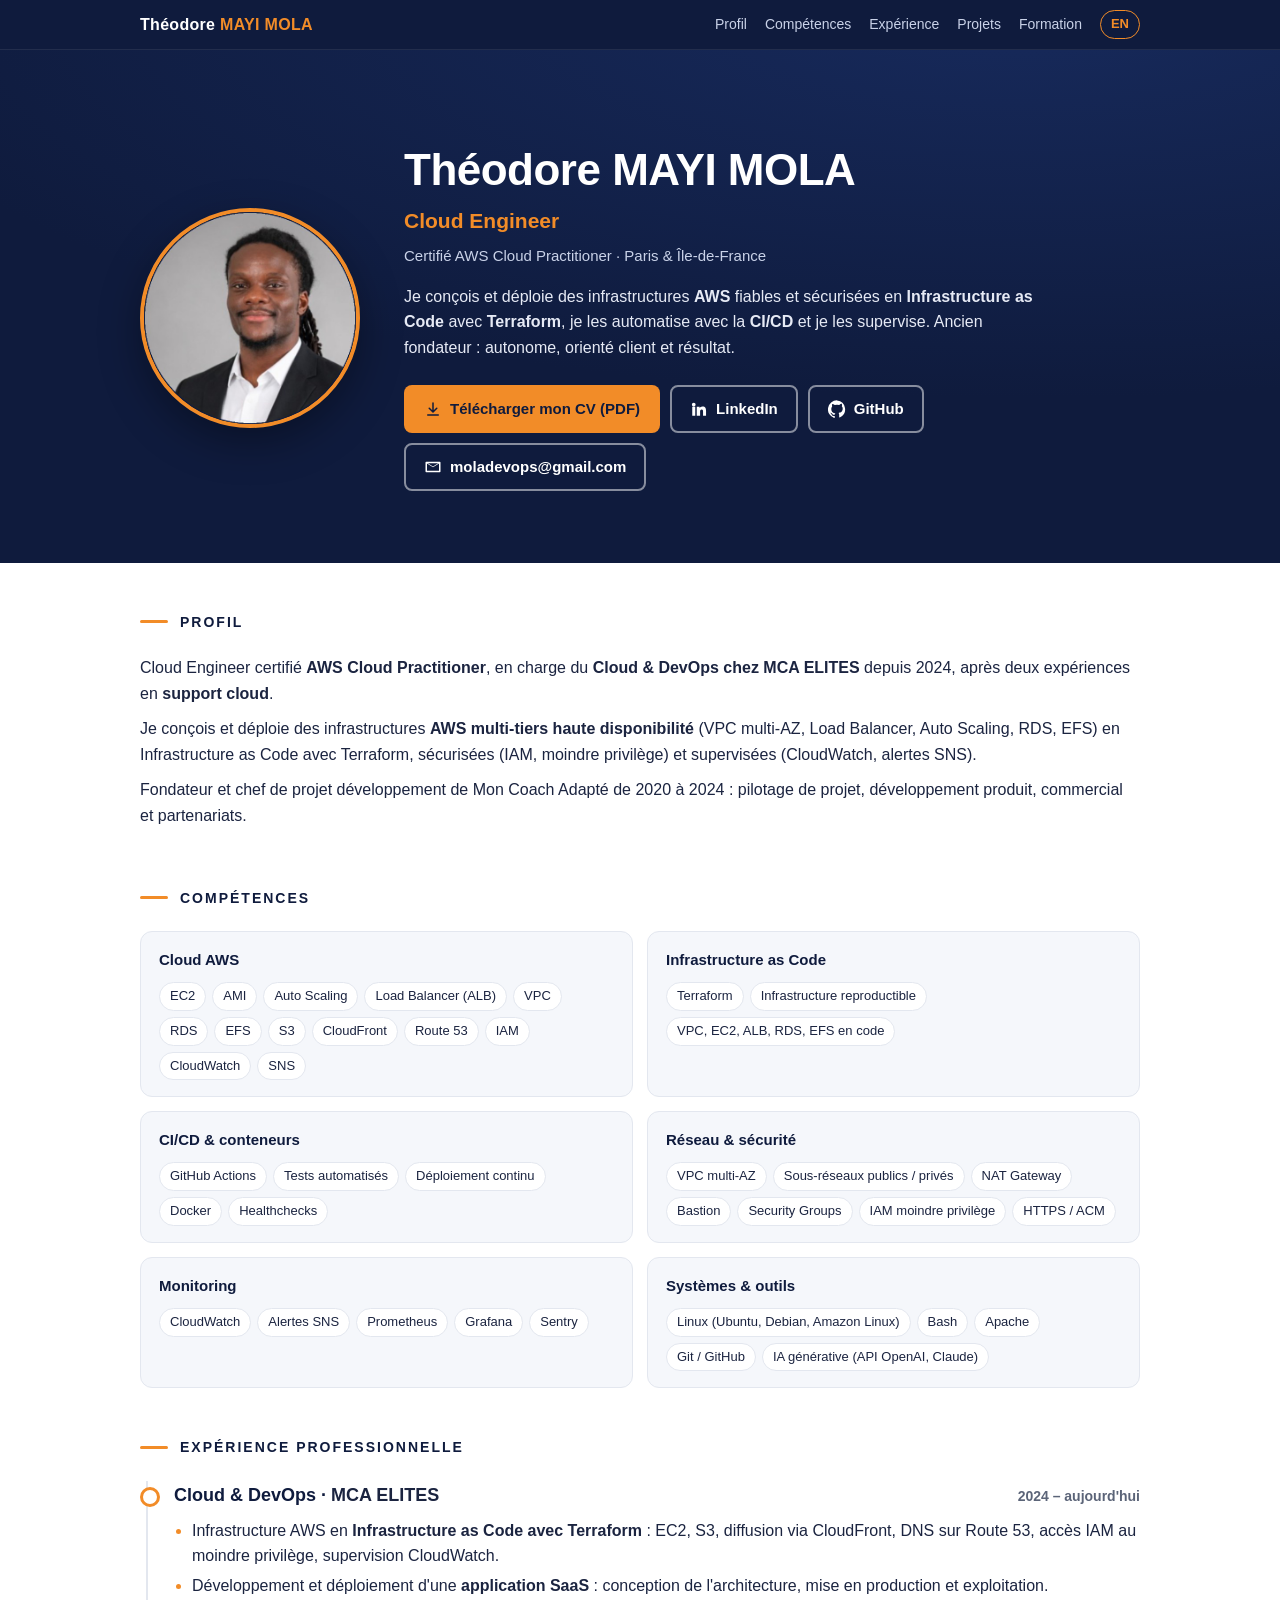
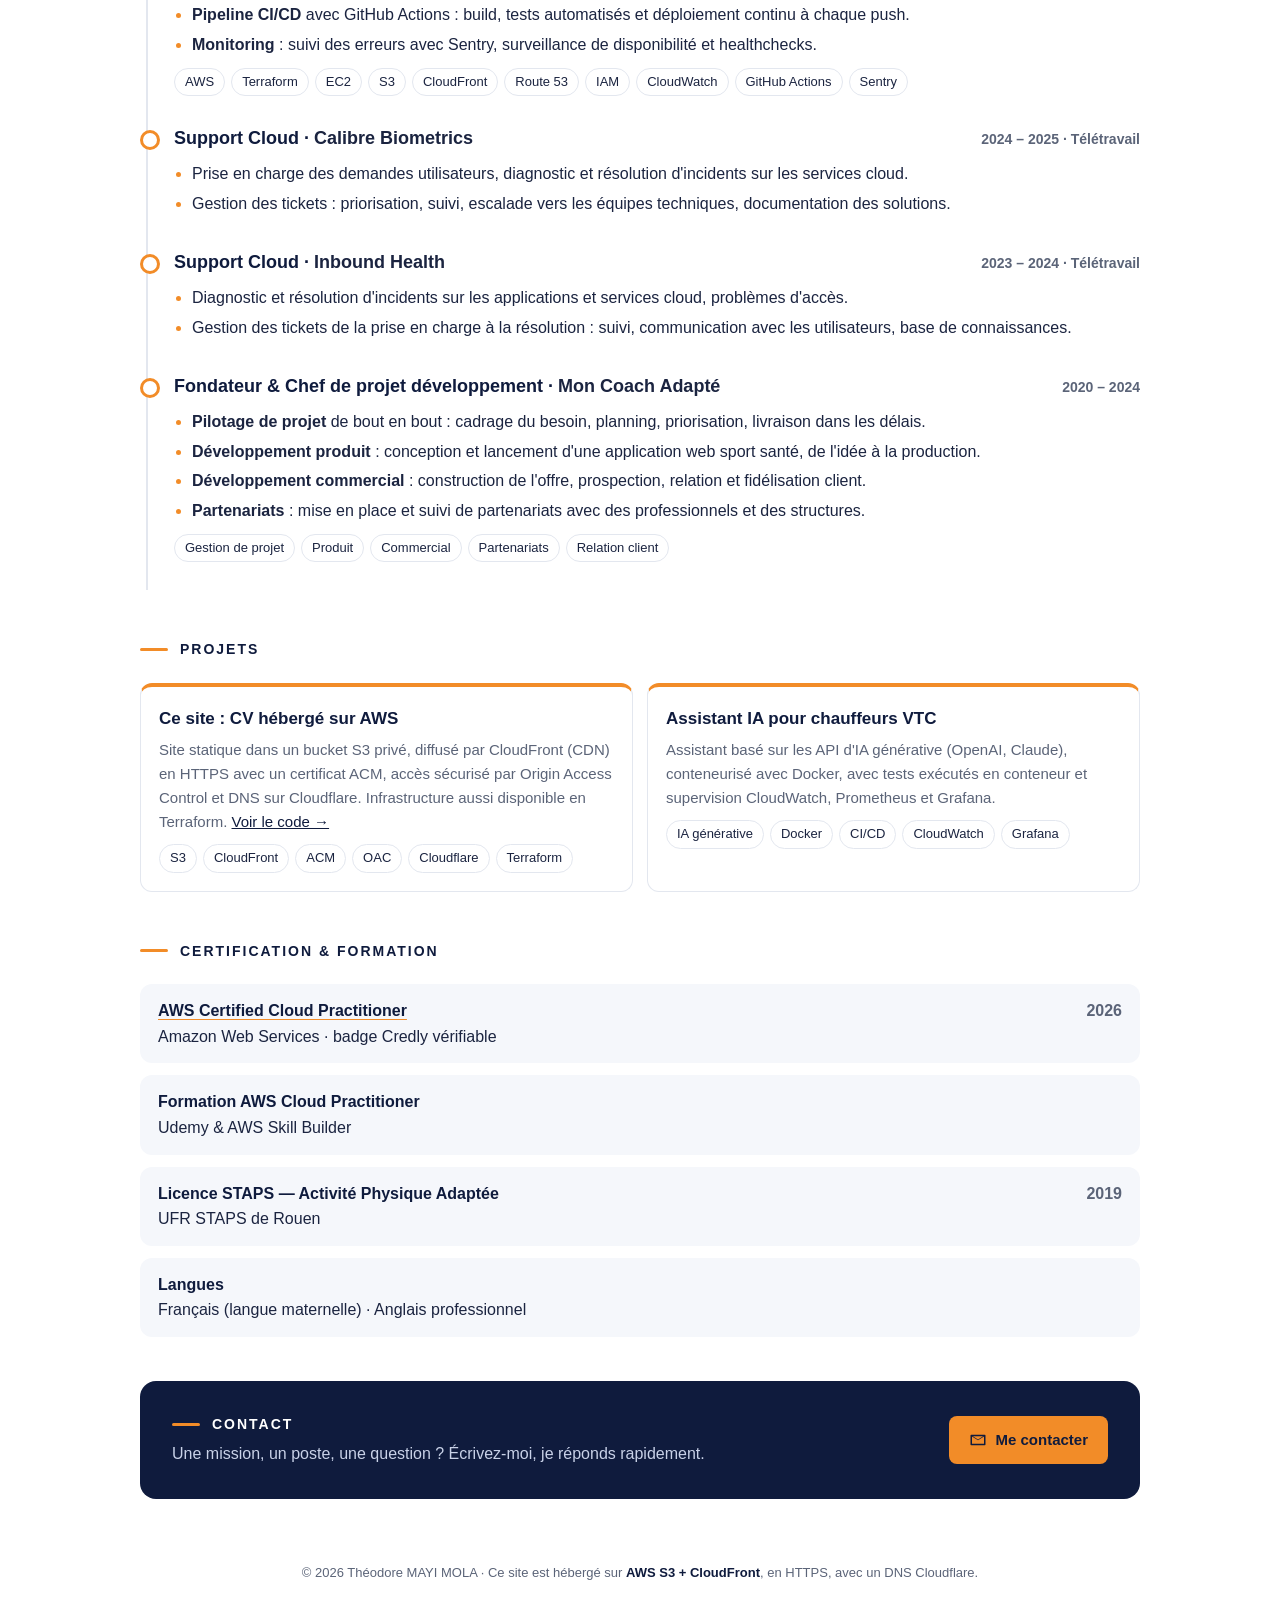
==== site/index.html @ 0e4970fb "Online resume site with CI/CD to S3 + CloudFront - site/: French and English resume pages, assets, P" ====
<!doctype html>
<html lang="fr">
<head>
  <meta charset="utf-8">
  <meta name="viewport" content="width=device-width, initial-scale=1">
  <title>Théodore MAYI MOLA — Cloud Engineer AWS | CV</title>
  <meta name="description" content="CV en ligne de Théodore MAYI MOLA, Cloud Engineer certifié AWS Cloud Practitioner : AWS, Terraform, CI/CD, Linux, Docker. Cloud & DevOps chez MCA ELITES.">
  <meta name="author" content="Théodore MAYI MOLA">
  <link rel="canonical" href="https://www.theodoremayi.com/">
  <link rel="alternate" hreflang="fr" href="https://www.theodoremayi.com/">
  <link rel="alternate" hreflang="en" href="https://www.theodoremayi.com/en.html">
  <link rel="alternate" hreflang="x-default" href="https://www.theodoremayi.com/">
  <meta property="og:type" content="profile">
  <meta property="og:title" content="Théodore MAYI MOLA — Cloud Engineer AWS | CV">
  <meta property="og:description" content="CV en ligne de Théodore MAYI MOLA, Cloud Engineer certifié AWS Cloud Practitioner : AWS, Terraform, CI/CD, Linux, Docker. Cloud & DevOps chez MCA ELITES.">
  <meta property="og:url" content="https://www.theodoremayi.com/">
  <meta property="og:image" content="https://www.theodoremayi.com/assets/theodore-mayi-mola.jpg">
  <meta property="og:locale" content="fr_FR">
  <meta name="twitter:card" content="summary">
  <meta name="theme-color" content="#0f1b3d">
  <link rel="icon" href="assets/favicon.svg" type="image/svg+xml">
  <link rel="stylesheet" href="assets/style.css">
  <script type="application/ld+json">{"@context": "https://schema.org", "@type": "Person", "name": "Théodore MAYI MOLA", "jobTitle": "Cloud Engineer", "url": "https://www.theodoremayi.com/", "image": "https://www.theodoremayi.com/assets/theodore-mayi-mola.jpg", "email": "mailto:moladevops@gmail.com", "sameAs": ["https://www.linkedin.com/in/mola-mayi-a34438158/", "https://github.com/moladevops", "https://www.credly.com/badges/a0e12d06-cac2-4965-a12f-971044d0e08e/public_url"], "worksFor": {"@type": "Organization", "name": "MCA ELITES"}, "knowsAbout": ["Amazon Web Services", "Terraform", "Infrastructure as Code", "CI/CD", "Linux", "Docker", "CloudFront", "Cloud Engineering"], "hasCredential": {"@type": "EducationalOccupationalCredential", "name": "AWS Certified Cloud Practitioner", "url": "https://www.credly.com/badges/a0e12d06-cac2-4965-a12f-971044d0e08e/public_url"}, "address": {"@type": "PostalAddress", "addressLocality": "Paris", "addressCountry": "FR"}}</script>
</head>
<body>
  <header class="topbar">
    <div class="inner">
      <a class="brand" href="index.html">Théodore <span>MAYI MOLA</span></a>
      <nav class="nav" aria-label="Navigation"><a class="hide-mobile" href="#profil">Profil</a><a class="hide-mobile" href="#competences">Compétences</a><a class="hide-mobile" href="#experience">Expérience</a><a class="hide-mobile" href="#projets">Projets</a><a class="hide-mobile" href="#formation">Formation</a><a class="lang" href="en.html" hreflang="en" lang="en">EN</a></nav>
    </div>
  </header>

  <section class="hero" aria-label="Théodore MAYI MOLA">
    <div class="inner">
      <img class="photo" src="assets/theodore-mayi-mola.jpg" width="220" height="220" alt="Théodore MAYI MOLA">
      <div>
        <h1>Théodore MAYI MOLA</h1>
        <p class="role">Cloud Engineer</p>
        <p class="cert">Certifié AWS Cloud Practitioner · Paris & Île-de-France</p>
        <p class="pitch">Je conçois et déploie des infrastructures <strong>AWS</strong> fiables et sécurisées en <strong>Infrastructure as Code</strong> avec <strong>Terraform</strong>, je les automatise avec la <strong>CI/CD</strong> et je les supervise. Ancien fondateur : autonome, orienté client et résultat.</p>
        <div class="actions">
          <a class="btn btn-primary" href="cv/Theodore-MAYI-MOLA-Cloud-Engineer-FR.pdf" download><svg viewBox="0 0 24 24" aria-hidden="true"><path d="M12 3a1 1 0 0 1 1 1v9.59l3.3-3.3a1 1 0 1 1 1.4 1.42l-5 5a1 1 0 0 1-1.4 0l-5-5a1 1 0 1 1 1.4-1.42l3.3 3.3V4a1 1 0 0 1 1-1zM5 19h14a1 1 0 1 1 0 2H5a1 1 0 1 1 0-2z"/></svg>Télécharger mon CV (PDF)</a>
          <a class="btn btn-ghost" href="https://www.linkedin.com/in/mola-mayi-a34438158/" rel="noopener"><svg viewBox="0 0 24 24" aria-hidden="true"><path d="M4.98 3.5a2.5 2.5 0 1 1 0 5 2.5 2.5 0 0 1 0-5zM3 9h4v12H3zM9 9h3.8v1.7h.05c.53-1 1.83-2.05 3.77-2.05 4.03 0 4.78 2.65 4.78 6.1V21h-4v-5.5c0-1.3-.02-3-1.83-3-1.83 0-2.11 1.43-2.11 2.9V21H9z"/></svg>LinkedIn</a>
          <a class="btn btn-ghost" href="https://github.com/moladevops" rel="noopener"><svg viewBox="0 0 24 24" aria-hidden="true"><path d="M12 .5a12 12 0 0 0-3.8 23.4c.6.1.8-.3.8-.6v-2.1c-3.3.7-4-1.6-4-1.6-.6-1.4-1.4-1.8-1.4-1.8-1.1-.7.1-.7.1-.7 1.2.1 1.9 1.3 1.9 1.3 1.1 1.8 2.8 1.3 3.5 1 .1-.8.4-1.3.8-1.6-2.7-.3-5.5-1.3-5.5-6 0-1.3.5-2.4 1.2-3.2-.1-.3-.5-1.5.1-3.2 0 0 1-.3 3.3 1.2a11.5 11.5 0 0 1 6 0C17.3 4.7 18.3 5 18.3 5c.7 1.7.3 2.9.1 3.2.8.8 1.2 1.9 1.2 3.2 0 4.6-2.8 5.6-5.5 5.9.4.4.8 1.1.8 2.2v3.3c0 .3.2.7.8.6A12 12 0 0 0 12 .5z"/></svg>GitHub</a>
          <a class="btn btn-ghost" href="mailto:moladevops@gmail.com"><svg viewBox="0 0 24 24" aria-hidden="true"><path d="M3 5h18a1 1 0 0 1 1 1v12a1 1 0 0 1-1 1H3a1 1 0 0 1-1-1V6a1 1 0 0 1 1-1zm9 7.2L4 7.3V17h16V7.3l-8 4.9zM5.1 7 12 11.2 18.9 7z"/></svg>moladevops@gmail.com</a>
        </div>
      </div>
    </div>
  </section>

  <main>
    <section id="profil"><h2>Profil</h2><p style="margin-bottom:10px">Cloud Engineer certifié <strong>AWS Cloud Practitioner</strong>, en charge du <strong>Cloud & DevOps chez MCA ELITES</strong> depuis 2024, après deux expériences en <strong>support cloud</strong>.</p><p style="margin-bottom:10px">Je conçois et déploie des infrastructures <strong>AWS multi-tiers haute disponibilité</strong> (VPC multi-AZ, Load Balancer, Auto Scaling, RDS, EFS) en Infrastructure as Code avec Terraform, sécurisées (IAM, moindre privilège) et supervisées (CloudWatch, alertes SNS).</p><p style="margin-bottom:10px">Fondateur et chef de projet développement de Mon Coach Adapté de 2020 à 2024 : pilotage de projet, développement produit, commercial et partenariats.</p></section>
    <section id="competences"><h2>Compétences</h2><div class="skills"><div class="skill-card"><h3>Cloud AWS</h3><div class="tags"><span class="tag">EC2</span><span class="tag">AMI</span><span class="tag">Auto Scaling</span><span class="tag">Load Balancer (ALB)</span><span class="tag">VPC</span><span class="tag">RDS</span><span class="tag">EFS</span><span class="tag">S3</span><span class="tag">CloudFront</span><span class="tag">Route 53</span><span class="tag">IAM</span><span class="tag">CloudWatch</span><span class="tag">SNS</span></div></div><div class="skill-card"><h3>Infrastructure as Code</h3><div class="tags"><span class="tag">Terraform</span><span class="tag">Infrastructure reproductible</span><span class="tag">VPC, EC2, ALB, RDS, EFS en code</span></div></div><div class="skill-card"><h3>CI/CD & conteneurs</h3><div class="tags"><span class="tag">GitHub Actions</span><span class="tag">Tests automatisés</span><span class="tag">Déploiement continu</span><span class="tag">Docker</span><span class="tag">Healthchecks</span></div></div><div class="skill-card"><h3>Réseau & sécurité</h3><div class="tags"><span class="tag">VPC multi-AZ</span><span class="tag">Sous-réseaux publics / privés</span><span class="tag">NAT Gateway</span><span class="tag">Bastion</span><span class="tag">Security Groups</span><span class="tag">IAM moindre privilège</span><span class="tag">HTTPS / ACM</span></div></div><div class="skill-card"><h3>Monitoring</h3><div class="tags"><span class="tag">CloudWatch</span><span class="tag">Alertes SNS</span><span class="tag">Prometheus</span><span class="tag">Grafana</span><span class="tag">Sentry</span></div></div><div class="skill-card"><h3>Systèmes & outils</h3><div class="tags"><span class="tag">Linux (Ubuntu, Debian, Amazon Linux)</span><span class="tag">Bash</span><span class="tag">Apache</span><span class="tag">Git / GitHub</span><span class="tag">IA générative (API OpenAI, Claude)</span></div></div></div></section>
    <section id="experience"><h2>Expérience professionnelle</h2><div class="timeline"><article class="job"><div class="job-head"><h3>Cloud & DevOps · <span class="org">MCA ELITES</span></h3><span class="when">2024 – aujourd'hui</span></div><ul><li>Infrastructure AWS en <strong>Infrastructure as Code avec Terraform</strong> : EC2, S3, diffusion via CloudFront, DNS sur Route 53, accès IAM au moindre privilège, supervision CloudWatch.</li><li>Développement et déploiement d'une <strong>application SaaS</strong> : conception de l'architecture, mise en production et exploitation.</li><li><strong>Pipeline CI/CD</strong> avec GitHub Actions : build, tests automatisés et déploiement continu à chaque push.</li><li><strong>Monitoring</strong> : suivi des erreurs avec Sentry, surveillance de disponibilité et healthchecks.</li></ul><div class="stack"><div class="tags"><span class="tag">AWS</span><span class="tag">Terraform</span><span class="tag">EC2</span><span class="tag">S3</span><span class="tag">CloudFront</span><span class="tag">Route 53</span><span class="tag">IAM</span><span class="tag">CloudWatch</span><span class="tag">GitHub Actions</span><span class="tag">Sentry</span></div></div></article><article class="job"><div class="job-head"><h3>Support Cloud · <span class="org">Calibre Biometrics</span></h3><span class="when">2024 – 2025 · Télétravail</span></div><ul><li>Prise en charge des demandes utilisateurs, diagnostic et résolution d'incidents sur les services cloud.</li><li>Gestion des tickets : priorisation, suivi, escalade vers les équipes techniques, documentation des solutions.</li></ul></article><article class="job"><div class="job-head"><h3>Support Cloud · <span class="org">Inbound Health</span></h3><span class="when">2023 – 2024 · Télétravail</span></div><ul><li>Diagnostic et résolution d'incidents sur les applications et services cloud, problèmes d'accès.</li><li>Gestion des tickets de la prise en charge à la résolution : suivi, communication avec les utilisateurs, base de connaissances.</li></ul></article><article class="job"><div class="job-head"><h3>Fondateur & Chef de projet développement · <span class="org">Mon Coach Adapté</span></h3><span class="when">2020 – 2024</span></div><ul><li><strong>Pilotage de projet</strong> de bout en bout : cadrage du besoin, planning, priorisation, livraison dans les délais.</li><li><strong>Développement produit</strong> : conception et lancement d'une application web sport santé, de l'idée à la production.</li><li><strong>Développement commercial</strong> : construction de l'offre, prospection, relation et fidélisation client.</li><li><strong>Partenariats</strong> : mise en place et suivi de partenariats avec des professionnels et des structures.</li></ul><div class="stack"><div class="tags"><span class="tag">Gestion de projet</span><span class="tag">Produit</span><span class="tag">Commercial</span><span class="tag">Partenariats</span><span class="tag">Relation client</span></div></div></article></div></section>
    <section id="projets"><h2>Projets</h2><div class="projects"><article class="project"><h3>Ce site : CV hébergé sur AWS</h3><p>Site statique dans un bucket S3 privé, diffusé par CloudFront (CDN) en HTTPS avec un certificat ACM, accès sécurisé par Origin Access Control et DNS sur Cloudflare. Infrastructure aussi disponible en Terraform. <a href="https://github.com/moladevops/my-portfolio" rel="noopener">Voir le code →</a></p><div class="stack"><div class="tags"><span class="tag">S3</span><span class="tag">CloudFront</span><span class="tag">ACM</span><span class="tag">OAC</span><span class="tag">Cloudflare</span><span class="tag">Terraform</span></div></div></article><article class="project"><h3>Assistant IA pour chauffeurs VTC</h3><p>Assistant basé sur les API d'IA générative (OpenAI, Claude), conteneurisé avec Docker, avec tests exécutés en conteneur et supervision CloudWatch, Prometheus et Grafana.</p><div class="stack"><div class="tags"><span class="tag">IA générative</span><span class="tag">Docker</span><span class="tag">CI/CD</span><span class="tag">CloudWatch</span><span class="tag">Grafana</span></div></div></article></div></section>
    <section id="formation"><h2>Certification & formation</h2><div class="edu"><div class="edu-item"><div><a class="badge-link" href="https://www.credly.com/badges/a0e12d06-cac2-4965-a12f-971044d0e08e/public_url" rel="noopener">AWS Certified Cloud Practitioner</a><br><span>Amazon Web Services · badge Credly vérifiable</span></div><span class="when">2026</span></div><div class="edu-item"><div><strong>Formation AWS Cloud Practitioner</strong><br><span>Udemy & AWS Skill Builder</span></div><span class="when"></span></div><div class="edu-item"><div><strong>Licence STAPS — Activité Physique Adaptée</strong><br><span>UFR STAPS de Rouen</span></div><span class="when">2019</span></div><div class="edu-item"><div><strong>Langues</strong><br><span>Français (langue maternelle) · Anglais professionnel</span></div></div></div></section>

    <section class="contact" id="contact">
      <div><h2>Contact</h2><p>Une mission, un poste, une question ? Écrivez-moi, je réponds rapidement.</p></div>
      <a class="btn btn-primary" href="mailto:moladevops@gmail.com"><svg viewBox="0 0 24 24" aria-hidden="true"><path d="M3 5h18a1 1 0 0 1 1 1v12a1 1 0 0 1-1 1H3a1 1 0 0 1-1-1V6a1 1 0 0 1 1-1zm9 7.2L4 7.3V17h16V7.3l-8 4.9zM5.1 7 12 11.2 18.9 7z"/></svg>Me contacter</a>
    </section>
  </main>

  <footer>© 2026 Théodore MAYI MOLA · Ce site est hébergé sur <strong>AWS S3 + CloudFront</strong>, en HTTPS, avec un DNS Cloudflare.</footer>
</body>
</html>
---- site/assets/style.css ----
:root {
  --navy: #0f1b3d;
  --navy-2: #172a5c;
  --white: #ffffff;
  --orange: #f28c28;
  --ink: #1b2440;
  --muted: #5b6478;
  --line: #e3e7ef;
  --soft: #f5f7fb;
}

* { box-sizing: border-box; margin: 0; padding: 0; }
html { scroll-behavior: smooth; }
body {
  font-family: -apple-system, BlinkMacSystemFont, "Segoe UI", Roboto, "Helvetica Neue", Arial, sans-serif;
  color: var(--ink);
  background: var(--white);
  line-height: 1.6;
  font-size: 16px;
}
a { color: var(--navy); }
a:focus-visible, button:focus-visible { outline: 3px solid var(--orange); outline-offset: 2px; }

/* ---------- Top bar ---------- */
.topbar {
  position: sticky; top: 0; z-index: 10;
  background: var(--navy);
  border-bottom: 1px solid rgba(255,255,255,.08);
}
.topbar .inner {
  max-width: 1040px; margin: 0 auto; padding: 10px 20px;
  display: flex; align-items: center; justify-content: space-between; gap: 16px;
}
.brand { color: var(--white); font-weight: 700; text-decoration: none; letter-spacing: .3px; }
.brand span { color: var(--orange); }
.nav { display: flex; gap: 18px; align-items: center; }
.nav a { color: #c9d2e8; text-decoration: none; font-size: 14px; }
.nav a:hover { color: var(--white); }
.lang {
  border: 1px solid var(--orange); color: var(--orange) !important;
  padding: 3px 10px; border-radius: 999px; font-weight: 700; font-size: 13px !important;
}
.lang:hover { background: var(--orange); color: var(--navy) !important; }

/* ---------- Hero ---------- */
.hero {
  background: radial-gradient(1200px 400px at 80% -10%, var(--navy-2), var(--navy));
  color: var(--white);
}
.hero .inner {
  max-width: 1040px; margin: 0 auto; padding: 56px 20px 64px;
  display: grid; grid-template-columns: 220px 1fr; gap: 44px; align-items: center;
}
.photo {
  width: 220px; height: 220px; border-radius: 50%; object-fit: cover;
  border: 4px solid var(--orange);
  box-shadow: 0 14px 40px rgba(0,0,0,.35);
}
.hero h1 { font-size: 44px; line-height: 1.1; letter-spacing: -.5px; }
.hero .role { margin-top: 10px; font-size: 21px; font-weight: 600; color: var(--orange); }
.hero .cert { margin-top: 6px; color: #c9d2e8; font-size: 15px; }
.hero .pitch { margin-top: 16px; max-width: 640px; color: #e6eaf5; }
.actions { margin-top: 24px; display: flex; flex-wrap: wrap; gap: 10px; }
.btn {
  display: inline-flex; align-items: center; gap: 8px;
  padding: 10px 18px; border-radius: 8px; font-weight: 700; font-size: 15px;
  text-decoration: none; border: 2px solid transparent; transition: transform .15s ease;
}
.btn:hover { transform: translateY(-1px); }
.btn-primary { background: var(--orange); color: var(--navy); }
.btn-ghost { border-color: rgba(255,255,255,.5); color: var(--white); }
.btn-ghost:hover { border-color: var(--white); }
.btn svg { width: 18px; height: 18px; fill: currentColor; }

/* ---------- Sections ---------- */
main { max-width: 1040px; margin: 0 auto; padding: 8px 20px 40px; }
section { padding: 40px 0 8px; }
h2 {
  font-size: 14px; letter-spacing: 2px; text-transform: uppercase; color: var(--navy);
  display: flex; align-items: center; gap: 12px; margin-bottom: 22px;
}
h2::before { content: ""; width: 28px; height: 3px; background: var(--orange); border-radius: 2px; }

.skills { display: grid; grid-template-columns: repeat(2, 1fr); gap: 14px; }
.skill-card { background: var(--soft); border: 1px solid var(--line); border-radius: 12px; padding: 16px 18px; }
.skill-card h3 { font-size: 15px; color: var(--navy); margin-bottom: 10px; }
.tags { display: flex; flex-wrap: wrap; gap: 6px; }
.tag {
  font-size: 13px; padding: 3px 10px; border-radius: 999px;
  background: var(--white); border: 1px solid var(--line); color: var(--ink);
}

.timeline { border-left: 2px solid var(--line); margin-left: 6px; }
.job { position: relative; padding: 0 0 28px 26px; }
.job::before {
  content: ""; position: absolute; left: -8px; top: 6px;
  width: 14px; height: 14px; border-radius: 50%; background: var(--white); border: 3px solid var(--orange);
}
.job-head { display: flex; flex-wrap: wrap; justify-content: space-between; gap: 4px 16px; align-items: baseline; }
.job h3 { font-size: 18px; color: var(--navy); }
.job .org { color: var(--ink); font-weight: 600; }
.job .when { font-size: 14px; color: var(--muted); font-weight: 600; white-space: nowrap; }
.job ul { margin: 8px 0 0 18px; }
.job li { margin: 4px 0; }
.job li::marker { color: var(--orange); }
.stack { margin-top: 10px; }

.projects { display: grid; grid-template-columns: repeat(2, 1fr); gap: 14px; }
.project { border: 1px solid var(--line); border-top: 4px solid var(--orange); border-radius: 12px; padding: 18px; }
.project h3 { font-size: 17px; color: var(--navy); margin-bottom: 6px; }
.project p { color: var(--muted); font-size: 15px; }

.edu { display: grid; gap: 12px; }
.edu-item { display: flex; justify-content: space-between; gap: 16px; padding: 14px 18px; background: var(--soft); border-radius: 12px; }
.edu-item strong { color: var(--navy); }
.edu-item .when { color: var(--muted); font-weight: 600; white-space: nowrap; }
.badge-link { font-weight: 700; color: var(--navy); text-decoration-color: var(--orange); text-underline-offset: 3px; }

.contact {
  margin-top: 36px; background: var(--navy); color: var(--white); border-radius: 16px;
  padding: 32px; display: flex; flex-wrap: wrap; justify-content: space-between; align-items: center; gap: 20px;
}
.contact h2 { color: var(--white); margin-bottom: 6px; }
.contact p { color: #c9d2e8; }

footer { text-align: center; color: var(--muted); font-size: 13px; padding: 24px 20px 36px; }
footer strong { color: var(--navy); }

/* ---------- Mobile ---------- */
@media (max-width: 760px) {
  .nav .hide-mobile { display: none; }
  .hero .inner { grid-template-columns: 1fr; text-align: center; padding: 36px 16px 44px; gap: 22px; }
  .photo { width: 160px; height: 160px; margin: 0 auto; }
  .hero h1 { font-size: 32px; }
  .hero .pitch { margin-left: auto; margin-right: auto; }
  .actions { justify-content: center; }
  main { padding: 0 16px 32px; }
  .skills, .projects { grid-template-columns: 1fr; }
  .edu-item { flex-direction: column; gap: 2px; }
  .contact { padding: 24px; }
}

@media print {
  .topbar, .actions, .contact .btn { display: none; }
  .hero { background: var(--navy); -webkit-print-color-adjust: exact; print-color-adjust: exact; }
}
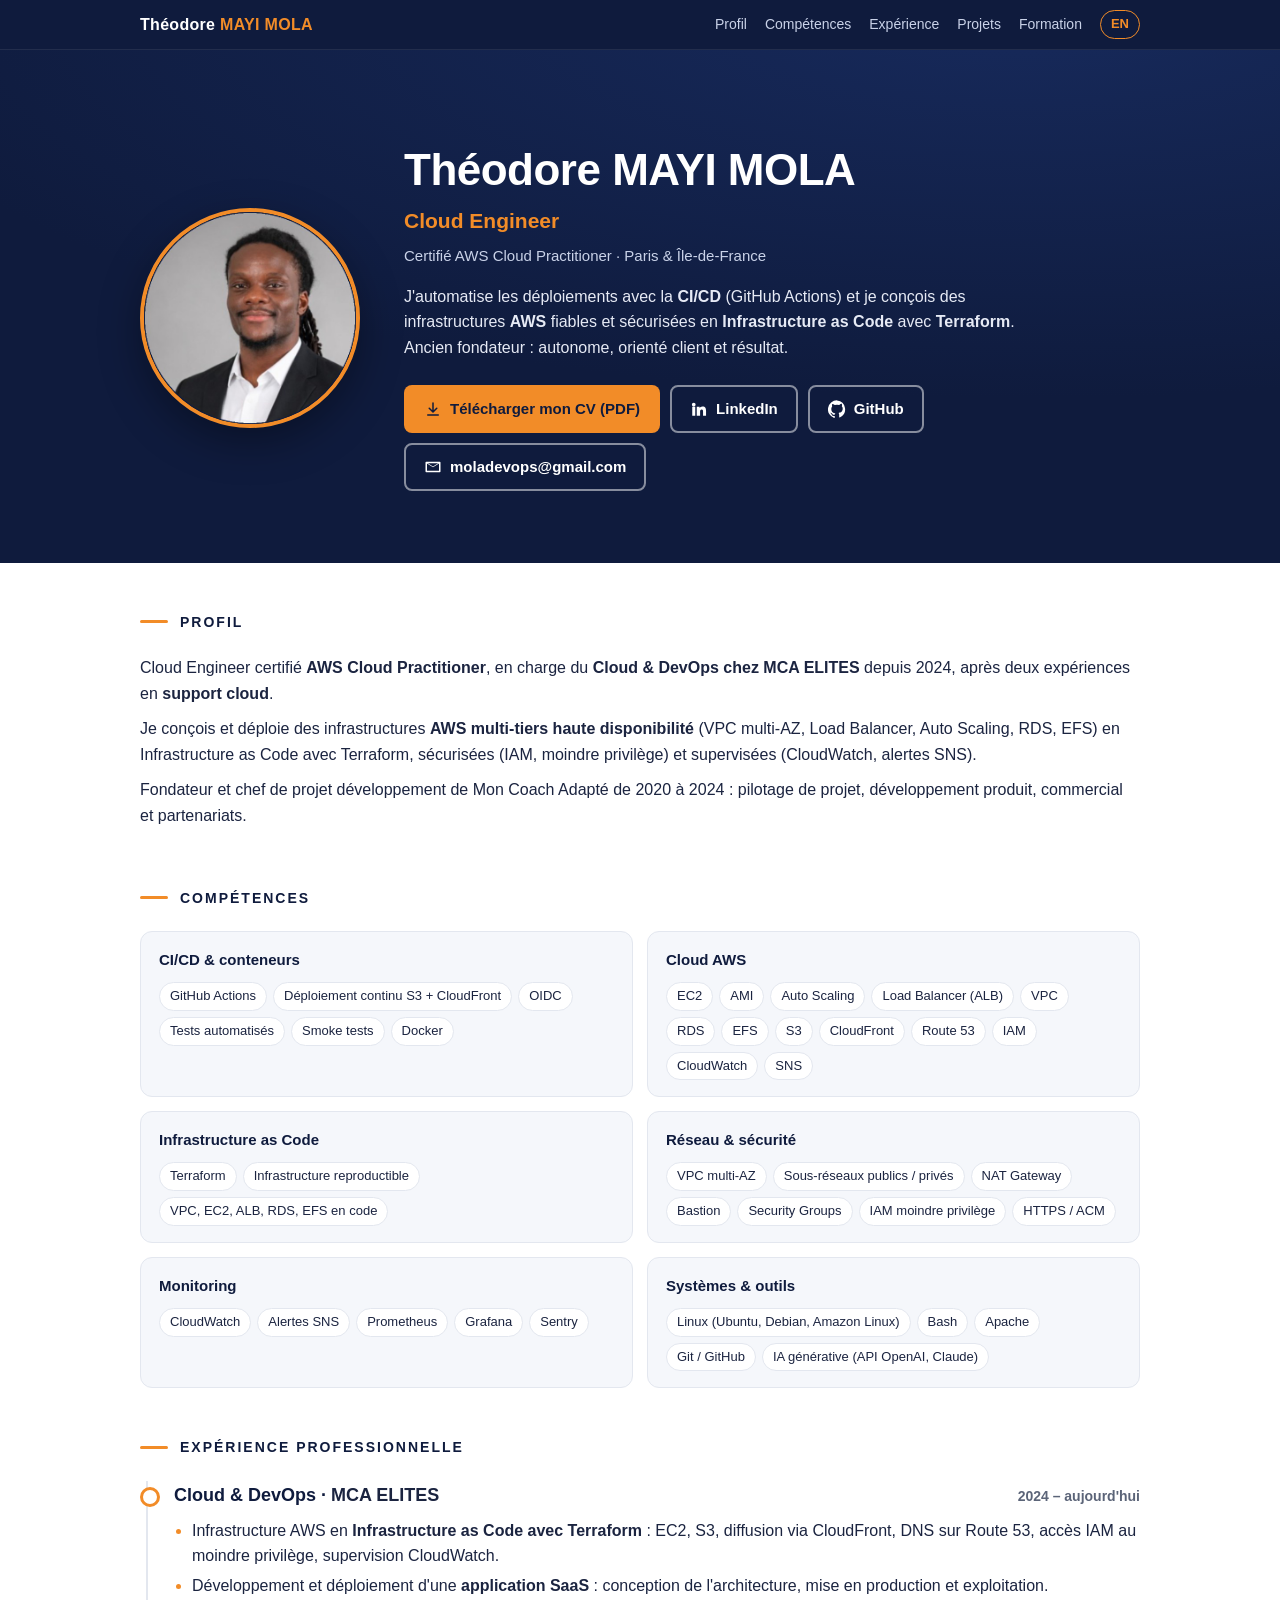
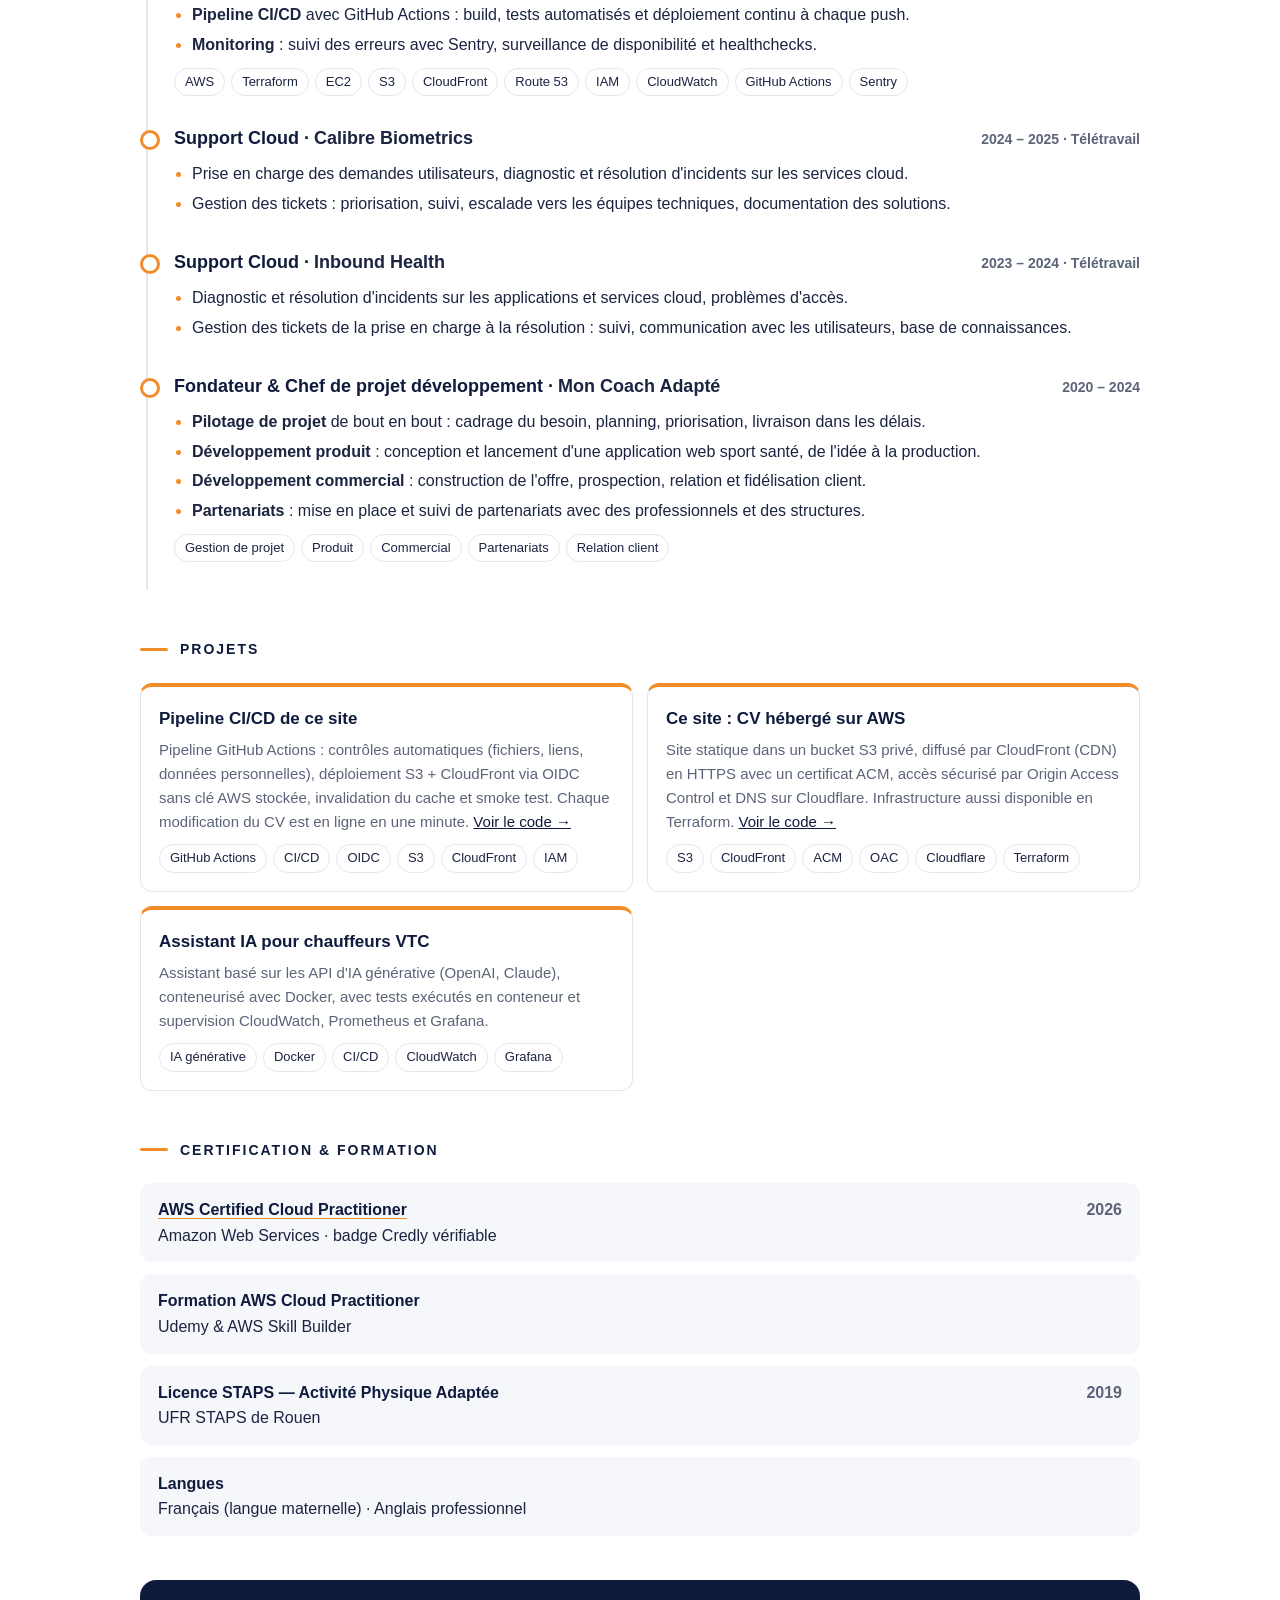
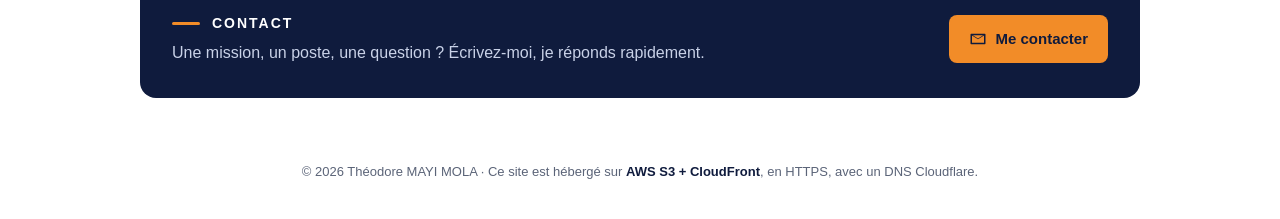
==== commit fb1c126d: "Put CI/CD first and add the site's CI/CD pipeline project - Hero pitch, skills and projects lead wit" ====
--- a/site/index.html
+++ b/site/index.html
@@ -37,7 +37,7 @@
         <h1>Théodore MAYI MOLA</h1>
         <p class="role">Cloud Engineer</p>
         <p class="cert">Certifié AWS Cloud Practitioner · Paris & Île-de-France</p>
-        <p class="pitch">Je conçois et déploie des infrastructures <strong>AWS</strong> fiables et sécurisées en <strong>Infrastructure as Code</strong> avec <strong>Terraform</strong>, je les automatise avec la <strong>CI/CD</strong> et je les supervise. Ancien fondateur : autonome, orienté client et résultat.</p>
+        <p class="pitch">J'automatise les déploiements avec la <strong>CI/CD</strong> (GitHub Actions) et je conçois des infrastructures <strong>AWS</strong> fiables et sécurisées en <strong>Infrastructure as Code</strong> avec <strong>Terraform</strong>. Ancien fondateur : autonome, orienté client et résultat.</p>
         <div class="actions">
           <a class="btn btn-primary" href="cv/Theodore-MAYI-MOLA-Cloud-Engineer-FR.pdf" download><svg viewBox="0 0 24 24" aria-hidden="true"><path d="M12 3a1 1 0 0 1 1 1v9.59l3.3-3.3a1 1 0 1 1 1.4 1.42l-5 5a1 1 0 0 1-1.4 0l-5-5a1 1 0 1 1 1.4-1.42l3.3 3.3V4a1 1 0 0 1 1-1zM5 19h14a1 1 0 1 1 0 2H5a1 1 0 1 1 0-2z"/></svg>Télécharger mon CV (PDF)</a>
           <a class="btn btn-ghost" href="https://www.linkedin.com/in/mola-mayi-a34438158/" rel="noopener"><svg viewBox="0 0 24 24" aria-hidden="true"><path d="M4.98 3.5a2.5 2.5 0 1 1 0 5 2.5 2.5 0 0 1 0-5zM3 9h4v12H3zM9 9h3.8v1.7h.05c.53-1 1.83-2.05 3.77-2.05 4.03 0 4.78 2.65 4.78 6.1V21h-4v-5.5c0-1.3-.02-3-1.83-3-1.83 0-2.11 1.43-2.11 2.9V21H9z"/></svg>LinkedIn</a>
@@ -50,9 +50,9 @@
 
   <main>
     <section id="profil"><h2>Profil</h2><p style="margin-bottom:10px">Cloud Engineer certifié <strong>AWS Cloud Practitioner</strong>, en charge du <strong>Cloud & DevOps chez MCA ELITES</strong> depuis 2024, après deux expériences en <strong>support cloud</strong>.</p><p style="margin-bottom:10px">Je conçois et déploie des infrastructures <strong>AWS multi-tiers haute disponibilité</strong> (VPC multi-AZ, Load Balancer, Auto Scaling, RDS, EFS) en Infrastructure as Code avec Terraform, sécurisées (IAM, moindre privilège) et supervisées (CloudWatch, alertes SNS).</p><p style="margin-bottom:10px">Fondateur et chef de projet développement de Mon Coach Adapté de 2020 à 2024 : pilotage de projet, développement produit, commercial et partenariats.</p></section>
-    <section id="competences"><h2>Compétences</h2><div class="skills"><div class="skill-card"><h3>Cloud AWS</h3><div class="tags"><span class="tag">EC2</span><span class="tag">AMI</span><span class="tag">Auto Scaling</span><span class="tag">Load Balancer (ALB)</span><span class="tag">VPC</span><span class="tag">RDS</span><span class="tag">EFS</span><span class="tag">S3</span><span class="tag">CloudFront</span><span class="tag">Route 53</span><span class="tag">IAM</span><span class="tag">CloudWatch</span><span class="tag">SNS</span></div></div><div class="skill-card"><h3>Infrastructure as Code</h3><div class="tags"><span class="tag">Terraform</span><span class="tag">Infrastructure reproductible</span><span class="tag">VPC, EC2, ALB, RDS, EFS en code</span></div></div><div class="skill-card"><h3>CI/CD & conteneurs</h3><div class="tags"><span class="tag">GitHub Actions</span><span class="tag">Tests automatisés</span><span class="tag">Déploiement continu</span><span class="tag">Docker</span><span class="tag">Healthchecks</span></div></div><div class="skill-card"><h3>Réseau & sécurité</h3><div class="tags"><span class="tag">VPC multi-AZ</span><span class="tag">Sous-réseaux publics / privés</span><span class="tag">NAT Gateway</span><span class="tag">Bastion</span><span class="tag">Security Groups</span><span class="tag">IAM moindre privilège</span><span class="tag">HTTPS / ACM</span></div></div><div class="skill-card"><h3>Monitoring</h3><div class="tags"><span class="tag">CloudWatch</span><span class="tag">Alertes SNS</span><span class="tag">Prometheus</span><span class="tag">Grafana</span><span class="tag">Sentry</span></div></div><div class="skill-card"><h3>Systèmes & outils</h3><div class="tags"><span class="tag">Linux (Ubuntu, Debian, Amazon Linux)</span><span class="tag">Bash</span><span class="tag">Apache</span><span class="tag">Git / GitHub</span><span class="tag">IA générative (API OpenAI, Claude)</span></div></div></div></section>
+    <section id="competences"><h2>Compétences</h2><div class="skills"><div class="skill-card"><h3>CI/CD & conteneurs</h3><div class="tags"><span class="tag">GitHub Actions</span><span class="tag">Déploiement continu S3 + CloudFront</span><span class="tag">OIDC</span><span class="tag">Tests automatisés</span><span class="tag">Smoke tests</span><span class="tag">Docker</span></div></div><div class="skill-card"><h3>Cloud AWS</h3><div class="tags"><span class="tag">EC2</span><span class="tag">AMI</span><span class="tag">Auto Scaling</span><span class="tag">Load Balancer (ALB)</span><span class="tag">VPC</span><span class="tag">RDS</span><span class="tag">EFS</span><span class="tag">S3</span><span class="tag">CloudFront</span><span class="tag">Route 53</span><span class="tag">IAM</span><span class="tag">CloudWatch</span><span class="tag">SNS</span></div></div><div class="skill-card"><h3>Infrastructure as Code</h3><div class="tags"><span class="tag">Terraform</span><span class="tag">Infrastructure reproductible</span><span class="tag">VPC, EC2, ALB, RDS, EFS en code</span></div></div><div class="skill-card"><h3>Réseau & sécurité</h3><div class="tags"><span class="tag">VPC multi-AZ</span><span class="tag">Sous-réseaux publics / privés</span><span class="tag">NAT Gateway</span><span class="tag">Bastion</span><span class="tag">Security Groups</span><span class="tag">IAM moindre privilège</span><span class="tag">HTTPS / ACM</span></div></div><div class="skill-card"><h3>Monitoring</h3><div class="tags"><span class="tag">CloudWatch</span><span class="tag">Alertes SNS</span><span class="tag">Prometheus</span><span class="tag">Grafana</span><span class="tag">Sentry</span></div></div><div class="skill-card"><h3>Systèmes & outils</h3><div class="tags"><span class="tag">Linux (Ubuntu, Debian, Amazon Linux)</span><span class="tag">Bash</span><span class="tag">Apache</span><span class="tag">Git / GitHub</span><span class="tag">IA générative (API OpenAI, Claude)</span></div></div></div></section>
     <section id="experience"><h2>Expérience professionnelle</h2><div class="timeline"><article class="job"><div class="job-head"><h3>Cloud & DevOps · <span class="org">MCA ELITES</span></h3><span class="when">2024 – aujourd'hui</span></div><ul><li>Infrastructure AWS en <strong>Infrastructure as Code avec Terraform</strong> : EC2, S3, diffusion via CloudFront, DNS sur Route 53, accès IAM au moindre privilège, supervision CloudWatch.</li><li>Développement et déploiement d'une <strong>application SaaS</strong> : conception de l'architecture, mise en production et exploitation.</li><li><strong>Pipeline CI/CD</strong> avec GitHub Actions : build, tests automatisés et déploiement continu à chaque push.</li><li><strong>Monitoring</strong> : suivi des erreurs avec Sentry, surveillance de disponibilité et healthchecks.</li></ul><div class="stack"><div class="tags"><span class="tag">AWS</span><span class="tag">Terraform</span><span class="tag">EC2</span><span class="tag">S3</span><span class="tag">CloudFront</span><span class="tag">Route 53</span><span class="tag">IAM</span><span class="tag">CloudWatch</span><span class="tag">GitHub Actions</span><span class="tag">Sentry</span></div></div></article><article class="job"><div class="job-head"><h3>Support Cloud · <span class="org">Calibre Biometrics</span></h3><span class="when">2024 – 2025 · Télétravail</span></div><ul><li>Prise en charge des demandes utilisateurs, diagnostic et résolution d'incidents sur les services cloud.</li><li>Gestion des tickets : priorisation, suivi, escalade vers les équipes techniques, documentation des solutions.</li></ul></article><article class="job"><div class="job-head"><h3>Support Cloud · <span class="org">Inbound Health</span></h3><span class="when">2023 – 2024 · Télétravail</span></div><ul><li>Diagnostic et résolution d'incidents sur les applications et services cloud, problèmes d'accès.</li><li>Gestion des tickets de la prise en charge à la résolution : suivi, communication avec les utilisateurs, base de connaissances.</li></ul></article><article class="job"><div class="job-head"><h3>Fondateur & Chef de projet développement · <span class="org">Mon Coach Adapté</span></h3><span class="when">2020 – 2024</span></div><ul><li><strong>Pilotage de projet</strong> de bout en bout : cadrage du besoin, planning, priorisation, livraison dans les délais.</li><li><strong>Développement produit</strong> : conception et lancement d'une application web sport santé, de l'idée à la production.</li><li><strong>Développement commercial</strong> : construction de l'offre, prospection, relation et fidélisation client.</li><li><strong>Partenariats</strong> : mise en place et suivi de partenariats avec des professionnels et des structures.</li></ul><div class="stack"><div class="tags"><span class="tag">Gestion de projet</span><span class="tag">Produit</span><span class="tag">Commercial</span><span class="tag">Partenariats</span><span class="tag">Relation client</span></div></div></article></div></section>
-    <section id="projets"><h2>Projets</h2><div class="projects"><article class="project"><h3>Ce site : CV hébergé sur AWS</h3><p>Site statique dans un bucket S3 privé, diffusé par CloudFront (CDN) en HTTPS avec un certificat ACM, accès sécurisé par Origin Access Control et DNS sur Cloudflare. Infrastructure aussi disponible en Terraform. <a href="https://github.com/moladevops/my-portfolio" rel="noopener">Voir le code →</a></p><div class="stack"><div class="tags"><span class="tag">S3</span><span class="tag">CloudFront</span><span class="tag">ACM</span><span class="tag">OAC</span><span class="tag">Cloudflare</span><span class="tag">Terraform</span></div></div></article><article class="project"><h3>Assistant IA pour chauffeurs VTC</h3><p>Assistant basé sur les API d'IA générative (OpenAI, Claude), conteneurisé avec Docker, avec tests exécutés en conteneur et supervision CloudWatch, Prometheus et Grafana.</p><div class="stack"><div class="tags"><span class="tag">IA générative</span><span class="tag">Docker</span><span class="tag">CI/CD</span><span class="tag">CloudWatch</span><span class="tag">Grafana</span></div></div></article></div></section>
+    <section id="projets"><h2>Projets</h2><div class="projects"><article class="project"><h3>Pipeline CI/CD de ce site</h3><p>Pipeline GitHub Actions : contrôles automatiques (fichiers, liens, données personnelles), déploiement S3 + CloudFront via OIDC sans clé AWS stockée, invalidation du cache et smoke test. Chaque modification du CV est en ligne en une minute. <a href="https://github.com/moladevops/theodoremayi-resume" rel="noopener">Voir le code →</a></p><div class="stack"><div class="tags"><span class="tag">GitHub Actions</span><span class="tag">CI/CD</span><span class="tag">OIDC</span><span class="tag">S3</span><span class="tag">CloudFront</span><span class="tag">IAM</span></div></div></article><article class="project"><h3>Ce site : CV hébergé sur AWS</h3><p>Site statique dans un bucket S3 privé, diffusé par CloudFront (CDN) en HTTPS avec un certificat ACM, accès sécurisé par Origin Access Control et DNS sur Cloudflare. Infrastructure aussi disponible en Terraform. <a href="https://github.com/moladevops/theodoremayi-resume" rel="noopener">Voir le code →</a></p><div class="stack"><div class="tags"><span class="tag">S3</span><span class="tag">CloudFront</span><span class="tag">ACM</span><span class="tag">OAC</span><span class="tag">Cloudflare</span><span class="tag">Terraform</span></div></div></article><article class="project"><h3>Assistant IA pour chauffeurs VTC</h3><p>Assistant basé sur les API d'IA générative (OpenAI, Claude), conteneurisé avec Docker, avec tests exécutés en conteneur et supervision CloudWatch, Prometheus et Grafana.</p><div class="stack"><div class="tags"><span class="tag">IA générative</span><span class="tag">Docker</span><span class="tag">CI/CD</span><span class="tag">CloudWatch</span><span class="tag">Grafana</span></div></div></article></div></section>
     <section id="formation"><h2>Certification & formation</h2><div class="edu"><div class="edu-item"><div><a class="badge-link" href="https://www.credly.com/badges/a0e12d06-cac2-4965-a12f-971044d0e08e/public_url" rel="noopener">AWS Certified Cloud Practitioner</a><br><span>Amazon Web Services · badge Credly vérifiable</span></div><span class="when">2026</span></div><div class="edu-item"><div><strong>Formation AWS Cloud Practitioner</strong><br><span>Udemy & AWS Skill Builder</span></div><span class="when"></span></div><div class="edu-item"><div><strong>Licence STAPS — Activité Physique Adaptée</strong><br><span>UFR STAPS de Rouen</span></div><span class="when">2019</span></div><div class="edu-item"><div><strong>Langues</strong><br><span>Français (langue maternelle) · Anglais professionnel</span></div></div></div></section>
 
     <section class="contact" id="contact">
